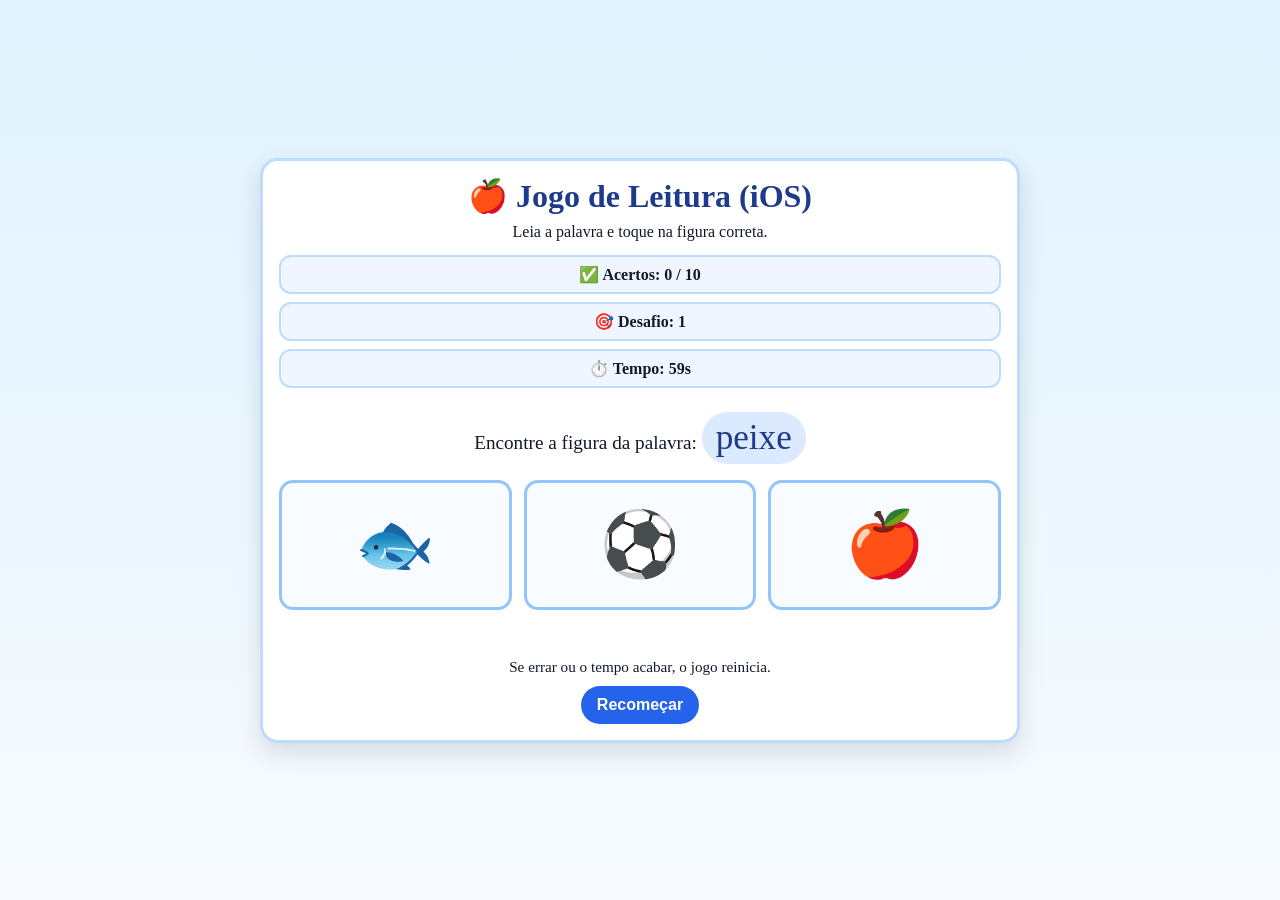
==== jogo-alfabetizacao-ios.html @ b2947ccb "Adiciona versão iOS do jogo de alfabetização em HTML" ====
<!DOCTYPE html>
<html lang="pt-BR">
<head>
  <meta charset="UTF-8" />
  <meta name="viewport" content="width=device-width, initial-scale=1, viewport-fit=cover, user-scalable=no" />
  <meta name="apple-mobile-web-app-capable" content="yes" />
  <meta name="apple-mobile-web-app-status-bar-style" content="default" />
  <title>Jogo de Alfabetização (iOS)</title>
  <style>
    :root {
      --bg: #f7fbff;
      --card: #ffffff;
      --accent: #2563eb;
      --accent-dark: #1e3a8a;
      --ok: #15803d;
      --danger: #dc2626;
      --text: #111827;
      --radius: 18px;
      --safe-top: env(safe-area-inset-top);
      --safe-right: env(safe-area-inset-right);
      --safe-bottom: env(safe-area-inset-bottom);
      --safe-left: env(safe-area-inset-left);
    }

    * { box-sizing: border-box; -webkit-tap-highlight-color: transparent; }

    body {
      margin: 0;
      font-family: "Book Antiqua", "Palatino Linotype", Palatino, serif;
      color: var(--text);
      background: linear-gradient(180deg, #e0f2fe, var(--bg));
      min-height: 100dvh;
      padding:
        calc(12px + var(--safe-top))
        calc(12px + var(--safe-right))
        calc(12px + var(--safe-bottom))
        calc(12px + var(--safe-left));
      display: flex;
      align-items: center;
      justify-content: center;
    }

    .game {
      width: min(760px, 100%);
      background: var(--card);
      border: 3px solid #bfdbfe;
      border-radius: var(--radius);
      box-shadow: 0 10px 24px rgba(0, 0, 0, 0.12);
      padding: 16px;
    }

    h1 {
      text-align: center;
      margin: 0;
      color: var(--accent-dark);
      font-size: clamp(1.4rem, 5vw, 2rem);
    }

    .subtitle {
      margin: 8px 0 14px;
      text-align: center;
      font-size: 1rem;
    }

    .status {
      display: grid;
      gap: 8px;
      grid-template-columns: 1fr;
      margin-bottom: 16px;
    }

    .status-item {
      text-align: center;
      background: #eff6ff;
      border: 2px solid #bfdbfe;
      border-radius: 12px;
      padding: 8px;
      font-weight: bold;
    }

    .challenge {
      text-align: center;
      font-size: 1.2rem;
    }

    .word {
      margin-top: 8px;
      display: inline-block;
      padding: 6px 14px;
      background: #dbeafe;
      color: #1e3a8a;
      border-radius: 999px;
      font-size: clamp(1.6rem, 7vw, 2.2rem);
    }

    .options {
      margin-top: 16px;
      display: grid;
      gap: 12px;
      grid-template-columns: repeat(3, minmax(0, 1fr));
    }

    .option {
      border: 3px solid #93c5fd;
      border-radius: 14px;
      background: #f8fbff;
      min-height: 130px;
      display: grid;
      place-items: center;
      font-size: clamp(2.4rem, 10vw, 4rem);
      cursor: pointer;
      touch-action: manipulation;
      user-select: none;
    }

    .option:active {
      transform: scale(0.98);
      border-color: var(--accent);
    }

    .message {
      margin-top: 12px;
      min-height: 24px;
      text-align: center;
      font-size: 1.08rem;
      font-weight: bold;
    }

    .ok { color: var(--ok); }
    .error { color: var(--danger); }

    .footer {
      margin-top: 12px;
      text-align: center;
      font-size: 0.95rem;
    }

    .btn {
      margin-top: 10px;
      border: none;
      border-radius: 999px;
      background: var(--accent);
      color: #fff;
      font-size: 1rem;
      font-weight: bold;
      padding: 10px 16px;
      touch-action: manipulation;
    }

    @media (max-width: 520px) {
      .options { grid-template-columns: 1fr; }
      .option { min-height: 120px; }
    }
  </style>
</head>
<body>
  <main class="game">
    <h1>🍎 Jogo de Leitura (iOS)</h1>
    <p class="subtitle">Leia a palavra e toque na figura correta.</p>

    <section class="status">
      <div class="status-item">✅ Acertos: <span id="score">0</span> / 10</div>
      <div class="status-item">🎯 Desafio: <span id="round">1</span></div>
      <div class="status-item">⏱️ Tempo: <span id="timer">60</span>s</div>
    </section>

    <section class="challenge">
      Encontre a figura da palavra:
      <div class="word" id="targetWord">...</div>
    </section>

    <section class="options" id="options"></section>
    <div class="message" id="message"></div>

    <div class="footer">
      Se errar ou o tempo acabar, o jogo reinicia.
      <br />
      <button class="btn" id="restartBtn" type="button">Recomeçar</button>
    </div>
  </main>

  <script>
    const items = [
      { word: "lago", emoji: "🏞️" }, { word: "gato", emoji: "🐱" }, { word: "pato", emoji: "🦆" },
      { word: "bola", emoji: "⚽" }, { word: "casa", emoji: "🏠" }, { word: "livro", emoji: "📘" },
      { word: "flor", emoji: "🌸" }, { word: "maçã", emoji: "🍎" }, { word: "sol", emoji: "☀️" },
      { word: "lua", emoji: "🌙" }, { word: "peixe", emoji: "🐟" }, { word: "vaca", emoji: "🐄" },
      { word: "cama", emoji: "🛏️" }, { word: "carro", emoji: "🚗" }, { word: "árvore", emoji: "🌳" },
      { word: "sapato", emoji: "👟" }, { word: "banana", emoji: "🍌" }, { word: "leite", emoji: "🥛" }
    ];

    const totalChallenges = 10;
    const timePerChallenge = 60;
    let score = 0;
    let currentRound = 1;
    let currentTarget = null;
    let timer = timePerChallenge;
    let intervalId = null;
    let locked = false;

    const scoreEl = document.getElementById("score");
    const roundEl = document.getElementById("round");
    const timerEl = document.getElementById("timer");
    const targetWordEl = document.getElementById("targetWord");
    const optionsEl = document.getElementById("options");
    const messageEl = document.getElementById("message");
    const restartBtn = document.getElementById("restartBtn");

    const shuffle = (arr) => {
      const copy = [...arr];
      for (let i = copy.length - 1; i > 0; i--) {
        const j = Math.floor(Math.random() * (i + 1));
        [copy[i], copy[j]] = [copy[j], copy[i]];
      }
      return copy;
    };

    const pickChallenge = () => {
      const shuffled = shuffle(items);
      currentTarget = shuffled[0];
      return shuffle([currentTarget, shuffled[1], shuffled[2]]);
    };

    const startTimer = () => {
      clearInterval(intervalId);
      timer = timePerChallenge;
      timerEl.textContent = timer;

      intervalId = setInterval(() => {
        timer -= 1;
        timerEl.textContent = timer;
        if (timer <= 0) {
          clearInterval(intervalId);
          locked = true;
          messageEl.textContent = "⏰ Tempo esgotado! Recomeçando...";
          messageEl.className = "message error";
          setTimeout(resetGame, 1200);
        }
      }, 1000);
    };

    const renderChallenge = () => {
      locked = false;
      messageEl.textContent = "";
      messageEl.className = "message";
      scoreEl.textContent = score;
      roundEl.textContent = currentRound;
      const options = pickChallenge();
      targetWordEl.textContent = currentTarget.word;
      optionsEl.innerHTML = "";

      options.forEach((item) => {
        const button = document.createElement("button");
        button.type = "button";
        button.className = "option";
        button.setAttribute("aria-label", item.word);
        button.textContent = item.emoji;
        button.addEventListener("click", () => handleAnswer(item));
        optionsEl.appendChild(button);
      });

      startTimer();
    };

    const handleAnswer = (selected) => {
      if (locked) return;
      locked = true;
      clearInterval(intervalId);

      if (selected.word === currentTarget.word) {
        score += 1;
        scoreEl.textContent = score;
        messageEl.textContent = "🎉 Acertou!";
        messageEl.className = "message ok";

        if (score >= totalChallenges) {
          messageEl.textContent = "🏆 Você venceu os 10 desafios!";
          return;
        }

        currentRound += 1;
        setTimeout(renderChallenge, 700);
      } else {
        messageEl.textContent = `❌ Era ${currentTarget.word}. Vamos recomeçar.`;
        messageEl.className = "message error";
        setTimeout(resetGame, 1200);
      }
    };

    const resetGame = () => {
      clearInterval(intervalId);
      score = 0;
      currentRound = 1;
      renderChallenge();
    };

    restartBtn.addEventListener("click", resetGame);
    renderChallenge();
  </script>
</body>
</html>
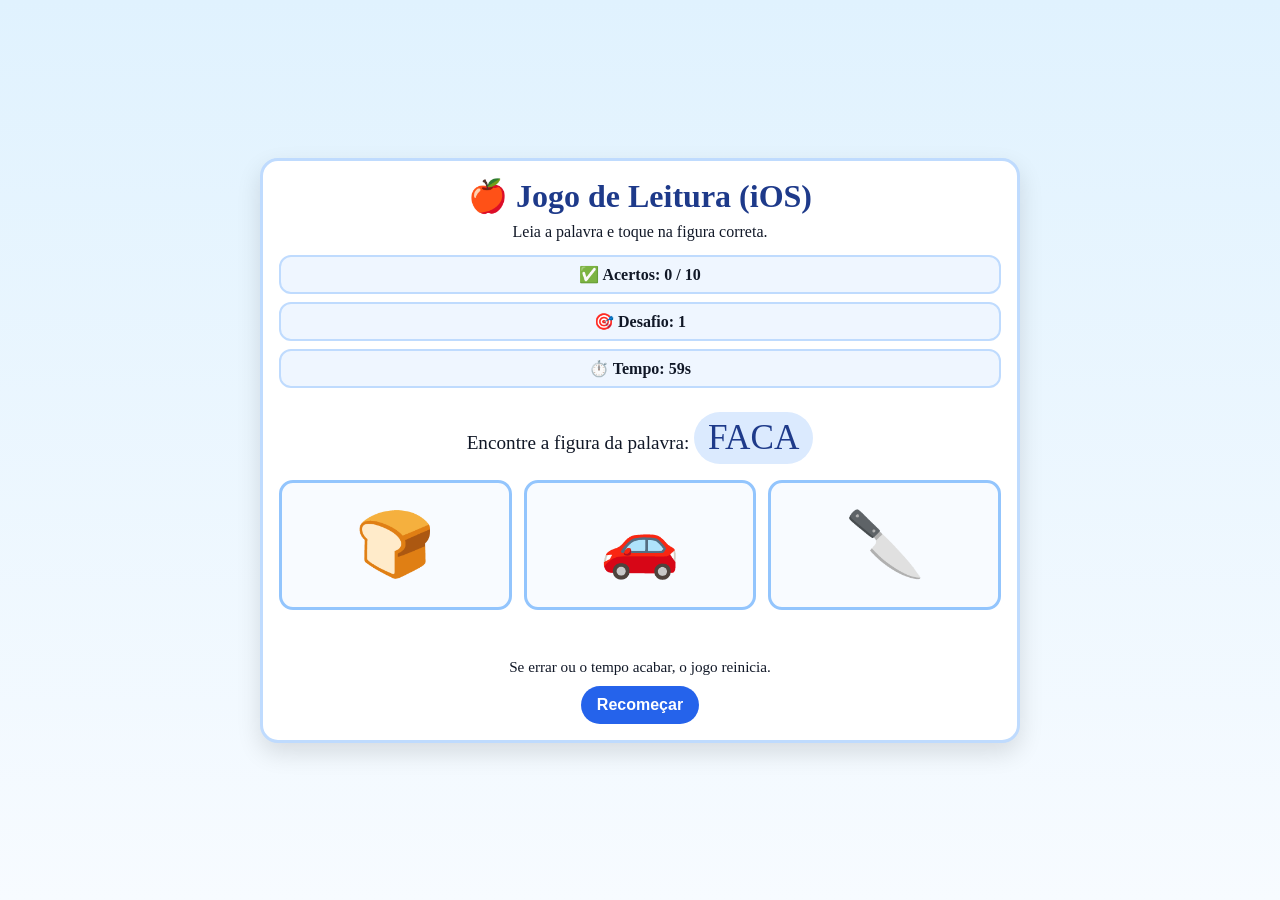
==== commit 06664514: "Expande jogo para 100 palavras sem repetição por sessão" ====
--- a/jogo-alfabetizacao-ios.html
+++ b/jogo-alfabetizacao-ios.html
@@ -181,12 +181,31 @@
 
   <script>
     const items = [
-      { word: "lago", emoji: "🏞️" }, { word: "gato", emoji: "🐱" }, { word: "pato", emoji: "🦆" },
-      { word: "bola", emoji: "⚽" }, { word: "casa", emoji: "🏠" }, { word: "livro", emoji: "📘" },
-      { word: "flor", emoji: "🌸" }, { word: "maçã", emoji: "🍎" }, { word: "sol", emoji: "☀️" },
-      { word: "lua", emoji: "🌙" }, { word: "peixe", emoji: "🐟" }, { word: "vaca", emoji: "🐄" },
-      { word: "cama", emoji: "🛏️" }, { word: "carro", emoji: "🚗" }, { word: "árvore", emoji: "🌳" },
-      { word: "sapato", emoji: "👟" }, { word: "banana", emoji: "🍌" }, { word: "leite", emoji: "🥛" }
+      { word: "ABACAXI", emoji: "🍍" }, { word: "ABELHA", emoji: "🐝" }, { word: "AVIÃO", emoji: "✈️" }, { word: "ÁRVORE", emoji: "🌳" },
+      { word: "BALA", emoji: "🍬" }, { word: "BALÃO", emoji: "🎈" }, { word: "BANANA", emoji: "🍌" }, { word: "BARCO", emoji: "🚤" },
+      { word: "BICICLETA", emoji: "🚲" }, { word: "BOLO", emoji: "🎂" }, { word: "BOLA", emoji: "⚽" }, { word: "BORBOLETA", emoji: "🦋" },
+      { word: "CACHORRO", emoji: "🐶" }, { word: "CADEIRA", emoji: "🪑" }, { word: "CAFÉ", emoji: "☕" }, { word: "CAIXA", emoji: "📦" },
+      { word: "CAMA", emoji: "🛏️" }, { word: "CAMINHÃO", emoji: "🚚" }, { word: "CANETA", emoji: "🖊️" }, { word: "CARRO", emoji: "🚗" },
+      { word: "CASA", emoji: "🏠" }, { word: "CAVALO", emoji: "🐴" }, { word: "CEBOLA", emoji: "🧅" }, { word: "CENOURA", emoji: "🥕" },
+      { word: "CHAPÉU", emoji: "👒" }, { word: "CHAVE", emoji: "🔑" }, { word: "CHUVA", emoji: "🌧️" }, { word: "COELHO", emoji: "🐰" },
+      { word: "COLHER", emoji: "🥄" }, { word: "CORAÇÃO", emoji: "❤️" }, { word: "CORUJA", emoji: "🦉" }, { word: "DADO", emoji: "🎲" },
+      { word: "DENTE", emoji: "🦷" }, { word: "DINOSSAURO", emoji: "🦖" }, { word: "ELEFANTE", emoji: "🐘" }, { word: "ESCADA", emoji: "🪜" },
+      { word: "ESCOVA", emoji: "🪥" }, { word: "ESCOLA", emoji: "🏫" }, { word: "ESPADA", emoji: "🗡️" }, { word: "ESTRELA", emoji: "⭐" },
+      { word: "FACA", emoji: "🔪" }, { word: "FADA", emoji: "🧚" }, { word: "FOGUETE", emoji: "🚀" }, { word: "FLOR", emoji: "🌸" },
+      { word: "FORMIGA", emoji: "🐜" }, { word: "FRANGO", emoji: "🐔" }, { word: "GALO", emoji: "🐓" }, { word: "GARRAFA", emoji: "🧴" },
+      { word: "GATO", emoji: "🐱" }, { word: "GIRAFA", emoji: "🦒" }, { word: "GLOBO", emoji: "🌍" }, { word: "GOIABA", emoji: "🍈" },
+      { word: "HELICÓPTERO", emoji: "🚁" }, { word: "IGREJA", emoji: "⛪" }, { word: "JACARÉ", emoji: "🐊" }, { word: "JANELA", emoji: "🪟" },
+      { word: "JARRA", emoji: "🏺" }, { word: "JOANINHA", emoji: "🐞" }, { word: "LÁPIS", emoji: "✏️" }, { word: "LARANJA", emoji: "🍊" },
+      { word: "LEÃO", emoji: "🦁" }, { word: "LEITE", emoji: "🥛" }, { word: "LIMÃO", emoji: "🍋" }, { word: "LIVRO", emoji: "📘" },
+      { word: "LUA", emoji: "🌙" }, { word: "MACACO", emoji: "🐵" }, { word: "MAÇÃ", emoji: "🍎" }, { word: "MALA", emoji: "🧳" },
+      { word: "MAMÃO", emoji: "🍈" }, { word: "MELANCIA", emoji: "🍉" }, { word: "MESA", emoji: "🪵" }, { word: "MILHO", emoji: "🌽" },
+      { word: "MONTANHA", emoji: "⛰️" }, { word: "NAVIO", emoji: "🚢" }, { word: "NUVEM", emoji: "☁️" }, { word: "OVO", emoji: "🥚" },
+      { word: "ÓCULOS", emoji: "👓" }, { word: "ORELHA", emoji: "👂" }, { word: "PÃO", emoji: "🍞" }, { word: "PÁSSARO", emoji: "🐦" },
+      { word: "PATO", emoji: "🦆" }, { word: "PEIXE", emoji: "🐟" }, { word: "PENTE", emoji: "🪮" }, { word: "PERA", emoji: "🍐" },
+      { word: "PIANO", emoji: "🎹" }, { word: "PIPA", emoji: "🪁" }, { word: "PIRULITO", emoji: "🍭" }, { word: "POLVO", emoji: "🐙" },
+      { word: "PORTA", emoji: "🚪" }, { word: "PRESENTE", emoji: "🎁" }, { word: "QUEIJO", emoji: "🧀" }, { word: "RELÓGIO", emoji: "⏰" },
+      { word: "SAPATO", emoji: "👟" }, { word: "SAPO", emoji: "🐸" }, { word: "SOL", emoji: "☀️" }, { word: "SORVETE", emoji: "🍦" },
+      { word: "TARTARUGA", emoji: "🐢" }, { word: "TIGRE", emoji: "🐯" }, { word: "TREM", emoji: "🚆" }, { word: "VACA", emoji: "🐄" }
     ];
 
     const totalChallenges = 10;
@@ -197,6 +216,7 @@
     let timer = timePerChallenge;
     let intervalId = null;
     let locked = false;
+    let remainingTargets = [];
 
     const scoreEl = document.getElementById("score");
     const roundEl = document.getElementById("round");
@@ -216,9 +236,13 @@
     };
 
     const pickChallenge = () => {
-      const shuffled = shuffle(items);
-      currentTarget = shuffled[0];
-      return shuffle([currentTarget, shuffled[1], shuffled[2]]);
+      if (remainingTargets.length === 0) {
+        remainingTargets = shuffle(items);
+      }
+
+      currentTarget = remainingTargets.pop();
+      const distractors = shuffle(items.filter((item) => item.word !== currentTarget.word)).slice(0, 2);
+      return shuffle([currentTarget, ...distractors]);
     };
 
     const startTimer = () => {
@@ -291,11 +315,12 @@
       clearInterval(intervalId);
       score = 0;
       currentRound = 1;
+      remainingTargets = shuffle(items);
       renderChallenge();
     };
 
     restartBtn.addEventListener("click", resetGame);
-    renderChallenge();
+    resetGame();
   </script>
 </body>
 </html>
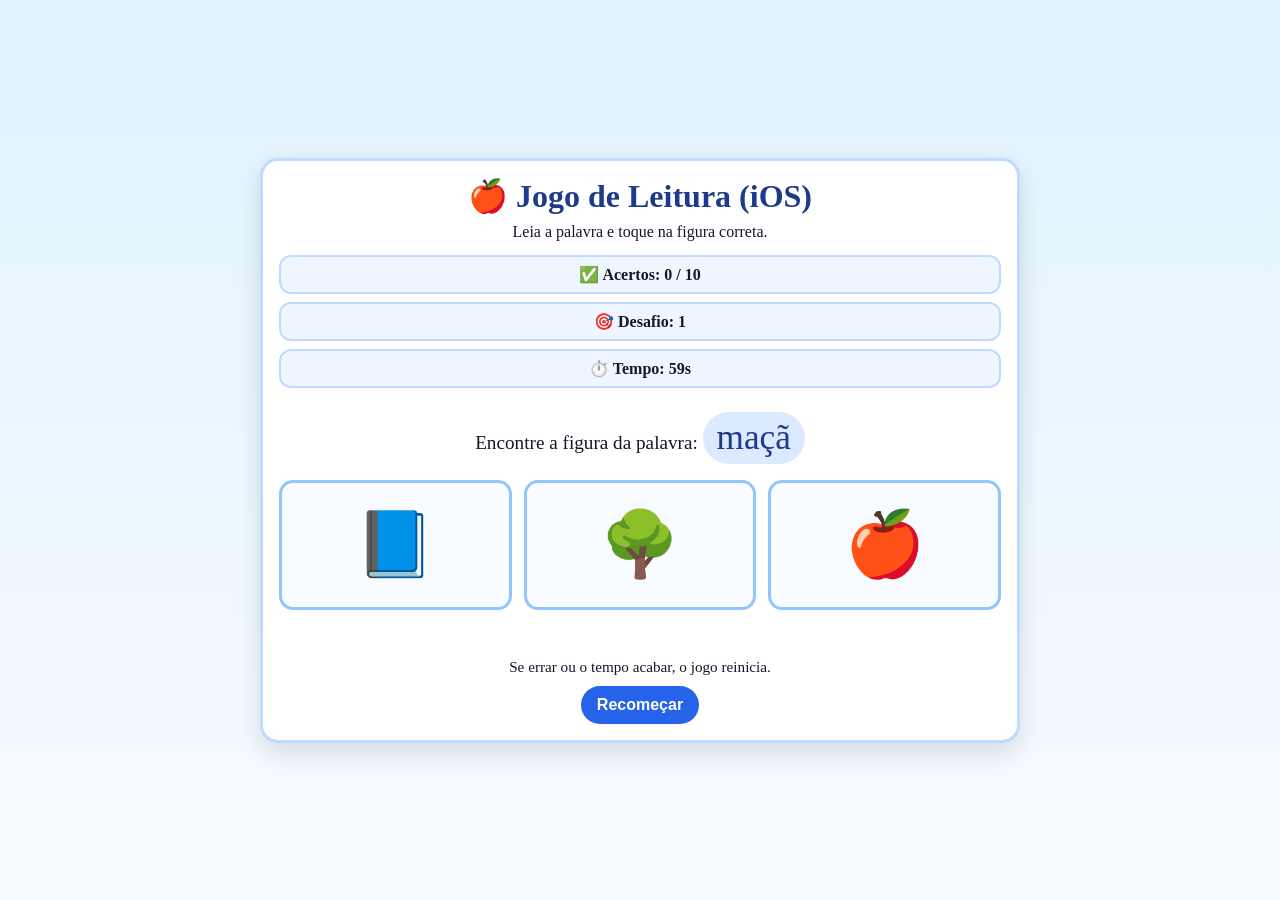
==== commit 26fc146e: "Adiciona versão dedicada para iPadOS do jogo" ====
--- a/jogo-alfabetizacao-ios.html
+++ b/jogo-alfabetizacao-ios.html
@@ -181,31 +181,12 @@
 
   <script>
     const items = [
-      { word: "ABACAXI", emoji: "🍍" }, { word: "ABELHA", emoji: "🐝" }, { word: "AVIÃO", emoji: "✈️" }, { word: "ÁRVORE", emoji: "🌳" },
-      { word: "BALA", emoji: "🍬" }, { word: "BALÃO", emoji: "🎈" }, { word: "BANANA", emoji: "🍌" }, { word: "BARCO", emoji: "🚤" },
-      { word: "BICICLETA", emoji: "🚲" }, { word: "BOLO", emoji: "🎂" }, { word: "BOLA", emoji: "⚽" }, { word: "BORBOLETA", emoji: "🦋" },
-      { word: "CACHORRO", emoji: "🐶" }, { word: "CADEIRA", emoji: "🪑" }, { word: "CAFÉ", emoji: "☕" }, { word: "CAIXA", emoji: "📦" },
-      { word: "CAMA", emoji: "🛏️" }, { word: "CAMINHÃO", emoji: "🚚" }, { word: "CANETA", emoji: "🖊️" }, { word: "CARRO", emoji: "🚗" },
-      { word: "CASA", emoji: "🏠" }, { word: "CAVALO", emoji: "🐴" }, { word: "CEBOLA", emoji: "🧅" }, { word: "CENOURA", emoji: "🥕" },
-      { word: "CHAPÉU", emoji: "👒" }, { word: "CHAVE", emoji: "🔑" }, { word: "CHUVA", emoji: "🌧️" }, { word: "COELHO", emoji: "🐰" },
-      { word: "COLHER", emoji: "🥄" }, { word: "CORAÇÃO", emoji: "❤️" }, { word: "CORUJA", emoji: "🦉" }, { word: "DADO", emoji: "🎲" },
-      { word: "DENTE", emoji: "🦷" }, { word: "DINOSSAURO", emoji: "🦖" }, { word: "ELEFANTE", emoji: "🐘" }, { word: "ESCADA", emoji: "🪜" },
-      { word: "ESCOVA", emoji: "🪥" }, { word: "ESCOLA", emoji: "🏫" }, { word: "ESPADA", emoji: "🗡️" }, { word: "ESTRELA", emoji: "⭐" },
-      { word: "FACA", emoji: "🔪" }, { word: "FADA", emoji: "🧚" }, { word: "FOGUETE", emoji: "🚀" }, { word: "FLOR", emoji: "🌸" },
-      { word: "FORMIGA", emoji: "🐜" }, { word: "FRANGO", emoji: "🐔" }, { word: "GALO", emoji: "🐓" }, { word: "GARRAFA", emoji: "🧴" },
-      { word: "GATO", emoji: "🐱" }, { word: "GIRAFA", emoji: "🦒" }, { word: "GLOBO", emoji: "🌍" }, { word: "GOIABA", emoji: "🍈" },
-      { word: "HELICÓPTERO", emoji: "🚁" }, { word: "IGREJA", emoji: "⛪" }, { word: "JACARÉ", emoji: "🐊" }, { word: "JANELA", emoji: "🪟" },
-      { word: "JARRA", emoji: "🏺" }, { word: "JOANINHA", emoji: "🐞" }, { word: "LÁPIS", emoji: "✏️" }, { word: "LARANJA", emoji: "🍊" },
-      { word: "LEÃO", emoji: "🦁" }, { word: "LEITE", emoji: "🥛" }, { word: "LIMÃO", emoji: "🍋" }, { word: "LIVRO", emoji: "📘" },
-      { word: "LUA", emoji: "🌙" }, { word: "MACACO", emoji: "🐵" }, { word: "MAÇÃ", emoji: "🍎" }, { word: "MALA", emoji: "🧳" },
-      { word: "MAMÃO", emoji: "🍈" }, { word: "MELANCIA", emoji: "🍉" }, { word: "MESA", emoji: "🪵" }, { word: "MILHO", emoji: "🌽" },
-      { word: "MONTANHA", emoji: "⛰️" }, { word: "NAVIO", emoji: "🚢" }, { word: "NUVEM", emoji: "☁️" }, { word: "OVO", emoji: "🥚" },
-      { word: "ÓCULOS", emoji: "👓" }, { word: "ORELHA", emoji: "👂" }, { word: "PÃO", emoji: "🍞" }, { word: "PÁSSARO", emoji: "🐦" },
-      { word: "PATO", emoji: "🦆" }, { word: "PEIXE", emoji: "🐟" }, { word: "PENTE", emoji: "🪮" }, { word: "PERA", emoji: "🍐" },
-      { word: "PIANO", emoji: "🎹" }, { word: "PIPA", emoji: "🪁" }, { word: "PIRULITO", emoji: "🍭" }, { word: "POLVO", emoji: "🐙" },
-      { word: "PORTA", emoji: "🚪" }, { word: "PRESENTE", emoji: "🎁" }, { word: "QUEIJO", emoji: "🧀" }, { word: "RELÓGIO", emoji: "⏰" },
-      { word: "SAPATO", emoji: "👟" }, { word: "SAPO", emoji: "🐸" }, { word: "SOL", emoji: "☀️" }, { word: "SORVETE", emoji: "🍦" },
-      { word: "TARTARUGA", emoji: "🐢" }, { word: "TIGRE", emoji: "🐯" }, { word: "TREM", emoji: "🚆" }, { word: "VACA", emoji: "🐄" }
+      { word: "lago", emoji: "🏞️" }, { word: "gato", emoji: "🐱" }, { word: "pato", emoji: "🦆" },
+      { word: "bola", emoji: "⚽" }, { word: "casa", emoji: "🏠" }, { word: "livro", emoji: "📘" },
+      { word: "flor", emoji: "🌸" }, { word: "maçã", emoji: "🍎" }, { word: "sol", emoji: "☀️" },
+      { word: "lua", emoji: "🌙" }, { word: "peixe", emoji: "🐟" }, { word: "vaca", emoji: "🐄" },
+      { word: "cama", emoji: "🛏️" }, { word: "carro", emoji: "🚗" }, { word: "árvore", emoji: "🌳" },
+      { word: "sapato", emoji: "👟" }, { word: "banana", emoji: "🍌" }, { word: "leite", emoji: "🥛" }
     ];
 
     const totalChallenges = 10;
@@ -216,7 +197,6 @@
     let timer = timePerChallenge;
     let intervalId = null;
     let locked = false;
-    let remainingTargets = [];
 
     const scoreEl = document.getElementById("score");
     const roundEl = document.getElementById("round");
@@ -236,13 +216,9 @@
     };
 
     const pickChallenge = () => {
-      if (remainingTargets.length === 0) {
-        remainingTargets = shuffle(items);
-      }
-
-      currentTarget = remainingTargets.pop();
-      const distractors = shuffle(items.filter((item) => item.word !== currentTarget.word)).slice(0, 2);
-      return shuffle([currentTarget, ...distractors]);
+      const shuffled = shuffle(items);
+      currentTarget = shuffled[0];
+      return shuffle([currentTarget, shuffled[1], shuffled[2]]);
     };
 
     const startTimer = () => {
@@ -315,12 +291,11 @@
       clearInterval(intervalId);
       score = 0;
       currentRound = 1;
-      remainingTargets = shuffle(items);
       renderChallenge();
     };
 
     restartBtn.addEventListener("click", resetGame);
-    resetGame();
+    renderChallenge();
   </script>
 </body>
 </html>
